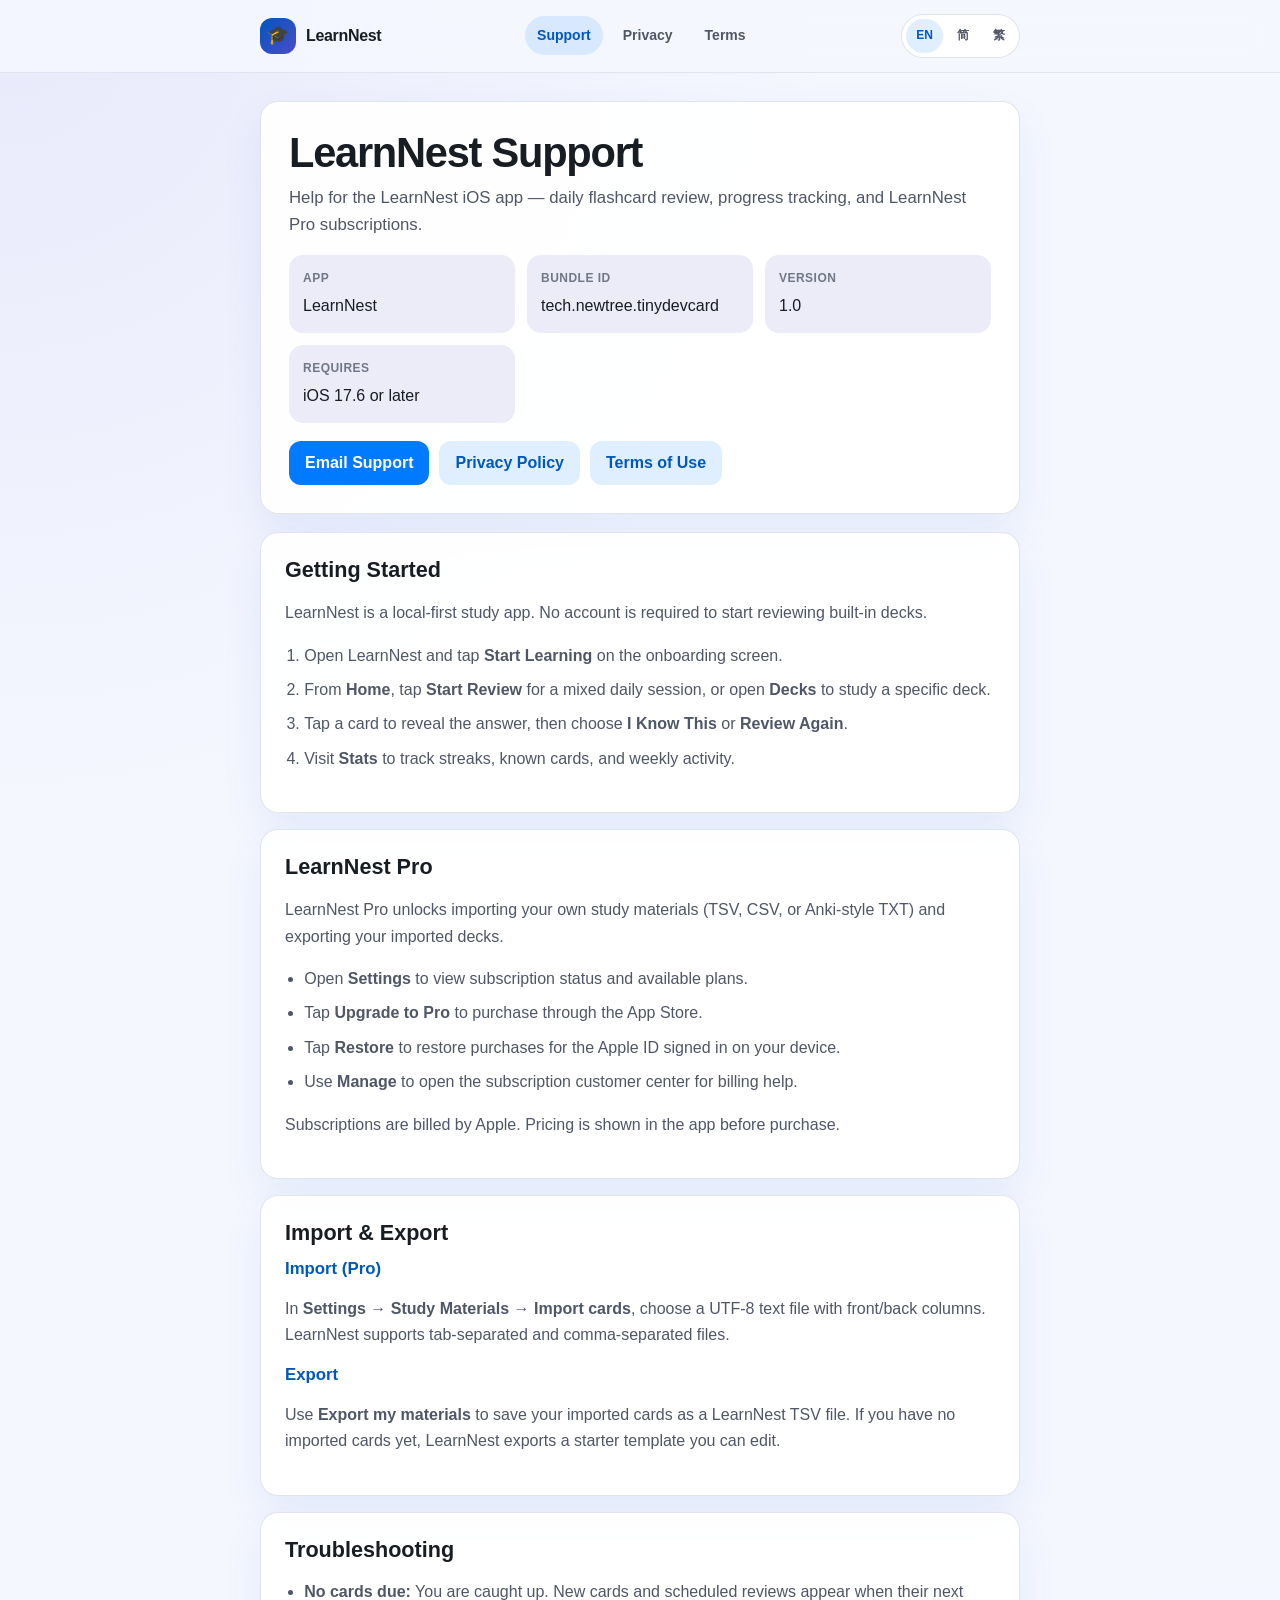
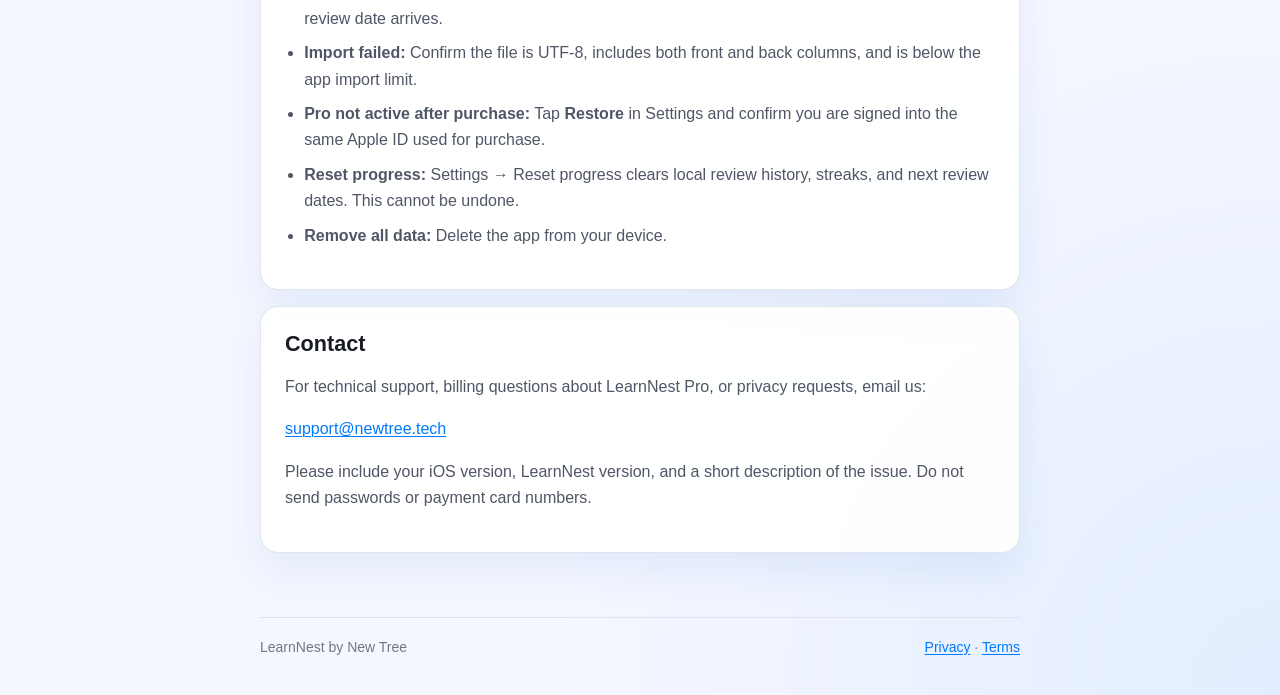
==== docs/index.html @ 3e52b4fb "Initial commit: LearnNest support site. Add static docs site with support, privacy, and terms pages " ====
<!DOCTYPE html>
<html lang="en">
<head>
  <meta charset="utf-8">
  <meta name="viewport" content="width=device-width, initial-scale=1">
  <title>LearnNest Support</title>
  <meta name="description" content="Technical support, FAQs, and contact information for LearnNest on iOS.">
  <link rel="alternate" hreflang="en" href="index.html?lang=en">
  <link rel="alternate" hreflang="zh-Hans" href="index.html?lang=zh-Hans">
  <link rel="alternate" hreflang="zh-Hant" href="index.html?lang=zh-Hant">
  <link rel="stylesheet" href="css/site.css">
  <script defer src="js/site.js"></script>
</head>
<body>
  <header class="site-header">
    <div class="wrap">
      <a class="brand" href="index.html" data-localized-href="index.html">
        <span class="brand-mark" aria-hidden="true">🎓</span>
        <span>LearnNest</span>
      </a>
      <nav class="site-nav" aria-label="Site">
        <a href="index.html" data-localized-href="index.html" aria-current="page" data-nav="support">Support</a>
        <a href="privacy.html" data-localized-href="privacy.html" data-nav="privacy">Privacy</a>
        <a href="terms.html" data-localized-href="terms.html" data-nav="terms">Terms</a>
      </nav>
      <div class="lang-switcher" aria-label="Language">
        <button type="button" data-locale="en" aria-pressed="true">EN</button>
        <button type="button" data-locale="zh-Hans" aria-pressed="false">简</button>
        <button type="button" data-locale="zh-Hant" aria-pressed="false">繁</button>
      </div>
    </div>
  </header>

  <main class="wrap">
    <section class="hero" data-locale-content="en">
      <h1>LearnNest Support</h1>
      <p>Help for the LearnNest iOS app — daily flashcard review, progress tracking, and LearnNest Pro subscriptions.</p>
      <div class="meta-grid">
        <div class="meta-item"><strong>App</strong>LearnNest</div>
        <div class="meta-item"><strong>Bundle ID</strong>tech.newtree.tinydevcard</div>
        <div class="meta-item"><strong>Version</strong>1.0</div>
        <div class="meta-item"><strong>Requires</strong>iOS 17.6 or later</div>
      </div>
      <div class="cta-row">
        <a class="button-link" href="mailto:support@newtree.tech">Email Support</a>
        <a class="button-link secondary" href="privacy.html" data-localized-href="privacy.html">Privacy Policy</a>
        <a class="button-link secondary" href="terms.html" data-localized-href="terms.html">Terms of Use</a>
      </div>
    </section>

    <section class="hero" data-locale-content="zh-Hans" hidden>
      <h1>学巢技术支持</h1>
      <p>学巢 iOS 应用帮助中心 — 每日闪卡复习、学习进度跟踪，以及学巢 Pro 订阅相关说明。</p>
      <div class="meta-grid">
        <div class="meta-item"><strong>应用</strong>学巢（LearnNest）</div>
        <div class="meta-item"><strong>Bundle ID</strong>tech.newtree.tinydevcard</div>
        <div class="meta-item"><strong>版本</strong>1.0</div>
        <div class="meta-item"><strong>系统要求</strong>iOS 17.6 或更高版本</div>
      </div>
      <div class="cta-row">
        <a class="button-link" href="mailto:support@newtree.tech">发送邮件</a>
        <a class="button-link secondary" href="privacy.html" data-localized-href="privacy.html">隐私政策</a>
        <a class="button-link secondary" href="terms.html" data-localized-href="terms.html">使用条款</a>
      </div>
    </section>

    <section class="hero" data-locale-content="zh-Hant" hidden>
      <h1>學巢技術支援</h1>
      <p>學巢 iOS App 支援頁面 — 每日閃卡複習、學習進度追蹤，以及學巢 Pro 訂閱相關說明。</p>
      <div class="meta-grid">
        <div class="meta-item"><strong>App</strong>學巢（LearnNest）</div>
        <div class="meta-item"><strong>Bundle ID</strong>tech.newtree.tinydevcard</div>
        <div class="meta-item"><strong>版本</strong>1.0</div>
        <div class="meta-item"><strong>系統需求</strong>iOS 17.6 或更新版本</div>
      </div>
      <div class="cta-row">
        <a class="button-link" href="mailto:support@newtree.tech">寄送郵件</a>
        <a class="button-link secondary" href="privacy.html" data-localized-href="privacy.html">隱私權政策</a>
        <a class="button-link secondary" href="terms.html" data-localized-href="terms.html">使用條款</a>
      </div>
    </section>

    <article class="card" data-locale-content="en">
      <h2>Getting Started</h2>
      <p>LearnNest is a local-first study app. No account is required to start reviewing built-in decks.</p>
      <ol>
        <li>Open LearnNest and tap <strong>Start Learning</strong> on the onboarding screen.</li>
        <li>From <strong>Home</strong>, tap <strong>Start Review</strong> for a mixed daily session, or open <strong>Decks</strong> to study a specific deck.</li>
        <li>Tap a card to reveal the answer, then choose <strong>I Know This</strong> or <strong>Review Again</strong>.</li>
        <li>Visit <strong>Stats</strong> to track streaks, known cards, and weekly activity.</li>
      </ol>
    </article>

    <article class="card" data-locale-content="zh-Hans" hidden>
      <h2>快速上手</h2>
      <p>学巢是一款本地优先的学习应用，无需注册账户即可开始复习内置卡组。</p>
      <ol>
        <li>打开学巢，在引导页点击<strong>开始学习</strong>。</li>
        <li>在<strong>首页</strong>点击<strong>开始复习</strong>进行每日混合复习，或进入<strong>卡组</strong>选择特定主题。</li>
        <li>点击卡片查看答案，然后选择<strong>我会了</strong>或<strong>再复习一次</strong>。</li>
        <li>在<strong>统计</strong>页面查看连续天数、已掌握卡片和每周活动。</li>
      </ol>
    </article>

    <article class="card" data-locale-content="zh-Hant" hidden>
      <h2>快速上手</h2>
      <p>學巢是一款本地優先的學習 App，無需註冊帳號即可開始複習內建卡組。</p>
      <ol>
        <li>開啟學巢，在引導畫面點一下<strong>開始學習</strong>。</li>
        <li>在<strong>首頁</strong>點一下<strong>開始複習</strong>進行每日混合複習，或前往<strong>卡組</strong>選擇特定主題。</li>
        <li>點一下卡片查看答案，再選擇<strong>我會了</strong>或<strong>再複習一次</strong>。</li>
        <li>在<strong>統計</strong>頁面查看連續天數、已掌握卡片與每週活動。</li>
      </ol>
    </article>

    <article class="card" data-locale-content="en">
      <h2>LearnNest Pro</h2>
      <p>LearnNest Pro unlocks importing your own study materials (TSV, CSV, or Anki-style TXT) and exporting your imported decks.</p>
      <ul>
        <li>Open <strong>Settings</strong> to view subscription status and available plans.</li>
        <li>Tap <strong>Upgrade to Pro</strong> to purchase through the App Store.</li>
        <li>Tap <strong>Restore</strong> to restore purchases for the Apple ID signed in on your device.</li>
        <li>Use <strong>Manage</strong> to open the subscription customer center for billing help.</li>
      </ul>
      <p>Subscriptions are billed by Apple. Pricing is shown in the app before purchase.</p>
    </article>

    <article class="card" data-locale-content="zh-Hans" hidden>
      <h2>学巢 Pro</h2>
      <p>学巢 Pro 可解锁导入自定义学习资料（TSV、CSV 或 Anki 风格 TXT）以及导出已导入卡组。</p>
      <ul>
        <li>打开<strong>设置</strong>查看订阅状态和可用方案。</li>
        <li>点击<strong>升级到 Pro</strong>，通过 App Store 完成购买。</li>
        <li>点击<strong>恢复</strong>，为当前设备登录的 Apple ID 恢复购买。</li>
        <li>点击<strong>管理</strong>打开订阅客服中心，处理账单相关问题。</li>
      </ul>
      <p>订阅费用由 Apple 收取，购买前会在应用内显示价格。</p>
    </article>

    <article class="card" data-locale-content="zh-Hant" hidden>
      <h2>學巢 Pro</h2>
      <p>學巢 Pro 可解鎖匯入自訂學習資料（TSV、CSV 或 Anki 風格 TXT），以及匯出已匯入卡組。</p>
      <ul>
        <li>開啟<strong>設定</strong>查看訂閱狀態與可用方案。</li>
        <li>點一下<strong>升級到 Pro</strong>，透過 App Store 完成購買。</li>
        <li>點一下<strong>恢復</strong>，為目前裝置登入的 Apple ID 恢復購買。</li>
        <li>點一下<strong>管理</strong>開啟訂閱客服中心，處理帳單相關問題。</li>
      </ul>
      <p>訂閱費用由 Apple 收取，購買前會在 App 內顯示價格。</p>
    </article>

    <article class="card" data-locale-content="en">
      <h2>Import &amp; Export</h2>
      <h3>Import (Pro)</h3>
      <p>In <strong>Settings → Study Materials → Import cards</strong>, choose a UTF-8 text file with front/back columns. LearnNest supports tab-separated and comma-separated files.</p>
      <h3>Export</h3>
      <p>Use <strong>Export my materials</strong> to save your imported cards as a LearnNest TSV file. If you have no imported cards yet, LearnNest exports a starter template you can edit.</p>
    </article>

    <article class="card" data-locale-content="zh-Hans" hidden>
      <h2>导入与导出</h2>
      <h3>导入（Pro）</h3>
      <p>在<strong>设置 → 学习资料 → 导入卡片</strong>中选择 UTF-8 文本文件。学巢支持制表符分隔和逗号分隔格式。</p>
      <h3>导出</h3>
      <p>使用<strong>导出我的资料</strong>将已导入卡片保存为 LearnNest TSV 文件。若尚未导入卡片，应用会导出可编辑的入门模板。</p>
    </article>

    <article class="card" data-locale-content="zh-Hant" hidden>
      <h2>匯入與匯出</h2>
      <h3>匯入（Pro）</h3>
      <p>在<strong>設定 → 學習資料 → 匯入卡片</strong>中選擇 UTF-8 文字檔。學巢支援 Tab 分隔與逗號分隔格式。</p>
      <h3>匯出</h3>
      <p>使用<strong>匯出我的資料</strong>將已匯入卡片儲存為 LearnNest TSV 檔案。若尚未匯入卡片，App 會匯出可編輯的入門範本。</p>
    </article>

    <article class="card" data-locale-content="en">
      <h2>Troubleshooting</h2>
      <ul>
        <li><strong>No cards due:</strong> You are caught up. New cards and scheduled reviews appear when their next review date arrives.</li>
        <li><strong>Import failed:</strong> Confirm the file is UTF-8, includes both front and back columns, and is below the app import limit.</li>
        <li><strong>Pro not active after purchase:</strong> Tap <strong>Restore</strong> in Settings and confirm you are signed into the same Apple ID used for purchase.</li>
        <li><strong>Reset progress:</strong> Settings → Reset progress clears local review history, streaks, and next review dates. This cannot be undone.</li>
        <li><strong>Remove all data:</strong> Delete the app from your device.</li>
      </ul>
    </article>

    <article class="card" data-locale-content="zh-Hans" hidden>
      <h2>常见问题</h2>
      <ul>
        <li><strong>没有待复习卡片：</strong>说明当前已复习完毕，新卡片和到期复习会在对应日期出现。</li>
        <li><strong>导入失败：</strong>请确认文件为 UTF-8 编码，包含正反面列，且未超过应用导入上限。</li>
        <li><strong>购买 Pro 后未生效：</strong>在设置中点击<strong>恢复</strong>，并确认设备登录的是购买时使用的 Apple ID。</li>
        <li><strong>重置进度：</strong>设置 → 重置进度会清除本地复习记录、连续天数和下次复习时间，且无法撤销。</li>
        <li><strong>删除全部数据：</strong>从设备中删除应用即可。</li>
      </ul>
    </article>

    <article class="card" data-locale-content="zh-Hant" hidden>
      <h2>常見問題</h2>
      <ul>
        <li><strong>沒有待複習卡片：</strong>代表目前已複習完成，新卡片與到期複習會在對應日期出現。</li>
        <li><strong>匯入失敗：</strong>請確認檔案為 UTF-8 編碼，包含正反面欄位，且未超過 App 匯入上限。</li>
        <li><strong>購買 Pro 後未生效：</strong>在設定中點一下<strong>恢復</strong>，並確認裝置登入的是購買時使用的 Apple ID。</li>
        <li><strong>重置進度：</strong>設定 → 重置進度會清除本地複習紀錄、連續天數與下次複習時間，且無法復原。</li>
        <li><strong>刪除全部資料：</strong>從裝置中刪除 App 即可。</li>
      </ul>
    </article>

    <article class="card" data-locale-content="en">
      <h2>Contact</h2>
      <p>For technical support, billing questions about LearnNest Pro, or privacy requests, email us:</p>
      <p><a href="mailto:support@newtree.tech">support@newtree.tech</a></p>
      <p>Please include your iOS version, LearnNest version, and a short description of the issue. Do not send passwords or payment card numbers.</p>
    </article>

    <article class="card" data-locale-content="zh-Hans" hidden>
      <h2>联系我们</h2>
      <p>如需技术支持、学巢 Pro 账单咨询或隐私相关请求，请发送邮件至：</p>
      <p><a href="mailto:support@newtree.tech">support@newtree.tech</a></p>
      <p>请在邮件中附上 iOS 版本、学巢版本，以及问题简要说明。请勿发送密码或银行卡信息。</p>
    </article>

    <article class="card" data-locale-content="zh-Hant" hidden>
      <h2>聯絡我們</h2>
      <p>如需技術支援、學巢 Pro 帳單諮詢或隱私相關請求，請寄信至：</p>
      <p><a href="mailto:support@newtree.tech">support@newtree.tech</a></p>
      <p>請在郵件中附上 iOS 版本、學巢版本，以及問題簡述。請勿傳送密碼或信用卡資訊。</p>
    </article>
  </main>

  <footer class="site-footer">
    <div class="wrap">
      <span data-footer-brand>LearnNest by New Tree</span>
      <span>
        <a href="privacy.html" data-localized-href="privacy.html" data-nav="privacy">Privacy</a>
        ·
        <a href="terms.html" data-localized-href="terms.html" data-nav="terms">Terms</a>
      </span>
    </div>
  </footer>
</body>
</html>
---- docs/css/site.css ----
:root {
  color-scheme: light;
  --bg: #f5f7ff;
  --surface: #ffffff;
  --surface-mid: #ececf9;
  --text: #181c23;
  --text-secondary: #4f5666;
  --outline: #717786;
  --primary: #0058bc;
  --primary-bright: #007aff;
  --secondary: #4c4aca;
  --success: #24b351;
  --shadow: 0 18px 40px rgba(0, 88, 188, 0.08);
  --radius: 18px;
  --max-width: 760px;
  --font: "SF Pro Text", "SF Pro Display", -apple-system, BlinkMacSystemFont, "Segoe UI", Roboto, "Helvetica Neue", Arial, "PingFang SC", "Hiragino Sans GB", "Microsoft YaHei", sans-serif;
}

* {
  box-sizing: border-box;
}

html {
  scroll-behavior: smooth;
}

body {
  margin: 0;
  font-family: var(--font);
  background:
    radial-gradient(circle at top left, rgba(76, 74, 202, 0.08), transparent 32%),
    radial-gradient(circle at bottom right, rgba(0, 122, 255, 0.08), transparent 28%),
    var(--bg);
  color: var(--text);
  line-height: 1.65;
}

a {
  color: var(--primary-bright);
  text-decoration-thickness: 1px;
  text-underline-offset: 2px;
}

a:hover {
  color: var(--primary);
}

.wrap {
  width: min(calc(100% - 32px), var(--max-width));
  margin: 0 auto;
}

.site-header {
  position: sticky;
  top: 0;
  z-index: 10;
  backdrop-filter: blur(14px);
  background: rgba(245, 247, 255, 0.88);
  border-bottom: 1px solid rgba(224, 226, 237, 0.9);
}

.site-header .wrap {
  display: flex;
  align-items: center;
  justify-content: space-between;
  gap: 16px;
  padding: 14px 0;
}

.brand {
  display: inline-flex;
  align-items: center;
  gap: 10px;
  color: var(--text);
  text-decoration: none;
  font-weight: 700;
  letter-spacing: -0.02em;
}

.brand-mark {
  width: 36px;
  height: 36px;
  border-radius: 12px;
  display: grid;
  place-items: center;
  background: linear-gradient(135deg, var(--primary), var(--secondary));
  color: #fff;
  font-size: 18px;
}

.site-nav {
  display: flex;
  flex-wrap: wrap;
  gap: 8px;
}

.site-nav a {
  color: var(--text-secondary);
  text-decoration: none;
  padding: 8px 12px;
  border-radius: 999px;
  font-size: 14px;
  font-weight: 600;
}

.site-nav a[aria-current="page"] {
  background: rgba(0, 122, 255, 0.12);
  color: var(--primary);
}

.lang-switcher {
  display: inline-flex;
  gap: 4px;
  padding: 4px;
  border-radius: 999px;
  background: var(--surface);
  border: 1px solid rgba(224, 226, 237, 0.95);
}

.lang-switcher button {
  border: 0;
  background: transparent;
  color: var(--text-secondary);
  font: inherit;
  font-size: 12px;
  font-weight: 700;
  padding: 7px 10px;
  border-radius: 999px;
  cursor: pointer;
}

.lang-switcher button[aria-pressed="true"] {
  background: rgba(0, 122, 255, 0.12);
  color: var(--primary);
}

main {
  padding: 28px 0 48px;
}

.hero,
.card {
  background: rgba(255, 255, 255, 0.92);
  border: 1px solid rgba(224, 226, 237, 0.95);
  border-radius: var(--radius);
  box-shadow: var(--shadow);
}

.hero {
  padding: 28px;
  margin-bottom: 18px;
}

.hero h1 {
  margin: 0 0 8px;
  font-size: clamp(2rem, 4vw, 2.6rem);
  line-height: 1.1;
  letter-spacing: -0.03em;
}

.hero p {
  margin: 0;
  color: var(--text-secondary);
  font-size: 1.05rem;
}

.card {
  padding: 24px;
  margin-bottom: 16px;
}

.card h2,
.card h3 {
  margin-top: 0;
  line-height: 1.25;
}

.card h2 {
  font-size: 1.35rem;
  margin-bottom: 12px;
}

.card h3 {
  font-size: 1.05rem;
  margin-bottom: 8px;
  color: var(--primary);
}

.card p,
.card li {
  color: var(--text-secondary);
}

.card ul,
.card ol {
  padding-left: 1.2rem;
}

.card li + li {
  margin-top: 8px;
}

.meta-grid {
  display: grid;
  grid-template-columns: repeat(auto-fit, minmax(180px, 1fr));
  gap: 12px;
  margin-top: 16px;
}

.meta-item {
  padding: 14px;
  border-radius: 14px;
  background: var(--surface-mid);
}

.meta-item strong {
  display: block;
  font-size: 12px;
  text-transform: uppercase;
  letter-spacing: 0.04em;
  color: var(--outline);
  margin-bottom: 4px;
}

.cta-row {
  display: flex;
  flex-wrap: wrap;
  gap: 10px;
  margin-top: 18px;
}

.button-link {
  display: inline-flex;
  align-items: center;
  justify-content: center;
  min-height: 44px;
  padding: 0 16px;
  border-radius: 12px;
  background: var(--primary-bright);
  color: #fff !important;
  text-decoration: none;
  font-weight: 700;
}

.button-link.secondary {
  background: rgba(0, 122, 255, 0.12);
  color: var(--primary) !important;
}

.site-footer {
  padding: 0 0 36px;
  color: var(--outline);
  font-size: 14px;
}

.site-footer .wrap {
  display: flex;
  flex-wrap: wrap;
  gap: 10px 18px;
  justify-content: space-between;
  border-top: 1px solid rgba(224, 226, 237, 0.95);
  padding-top: 18px;
}

[hidden] {
  display: none !important;
}

@media (max-width: 720px) {
  .site-header .wrap {
    flex-wrap: wrap;
  }

  .site-nav {
    order: 3;
    width: 100%;
  }

  .hero,
  .card {
    padding: 20px;
  }
}
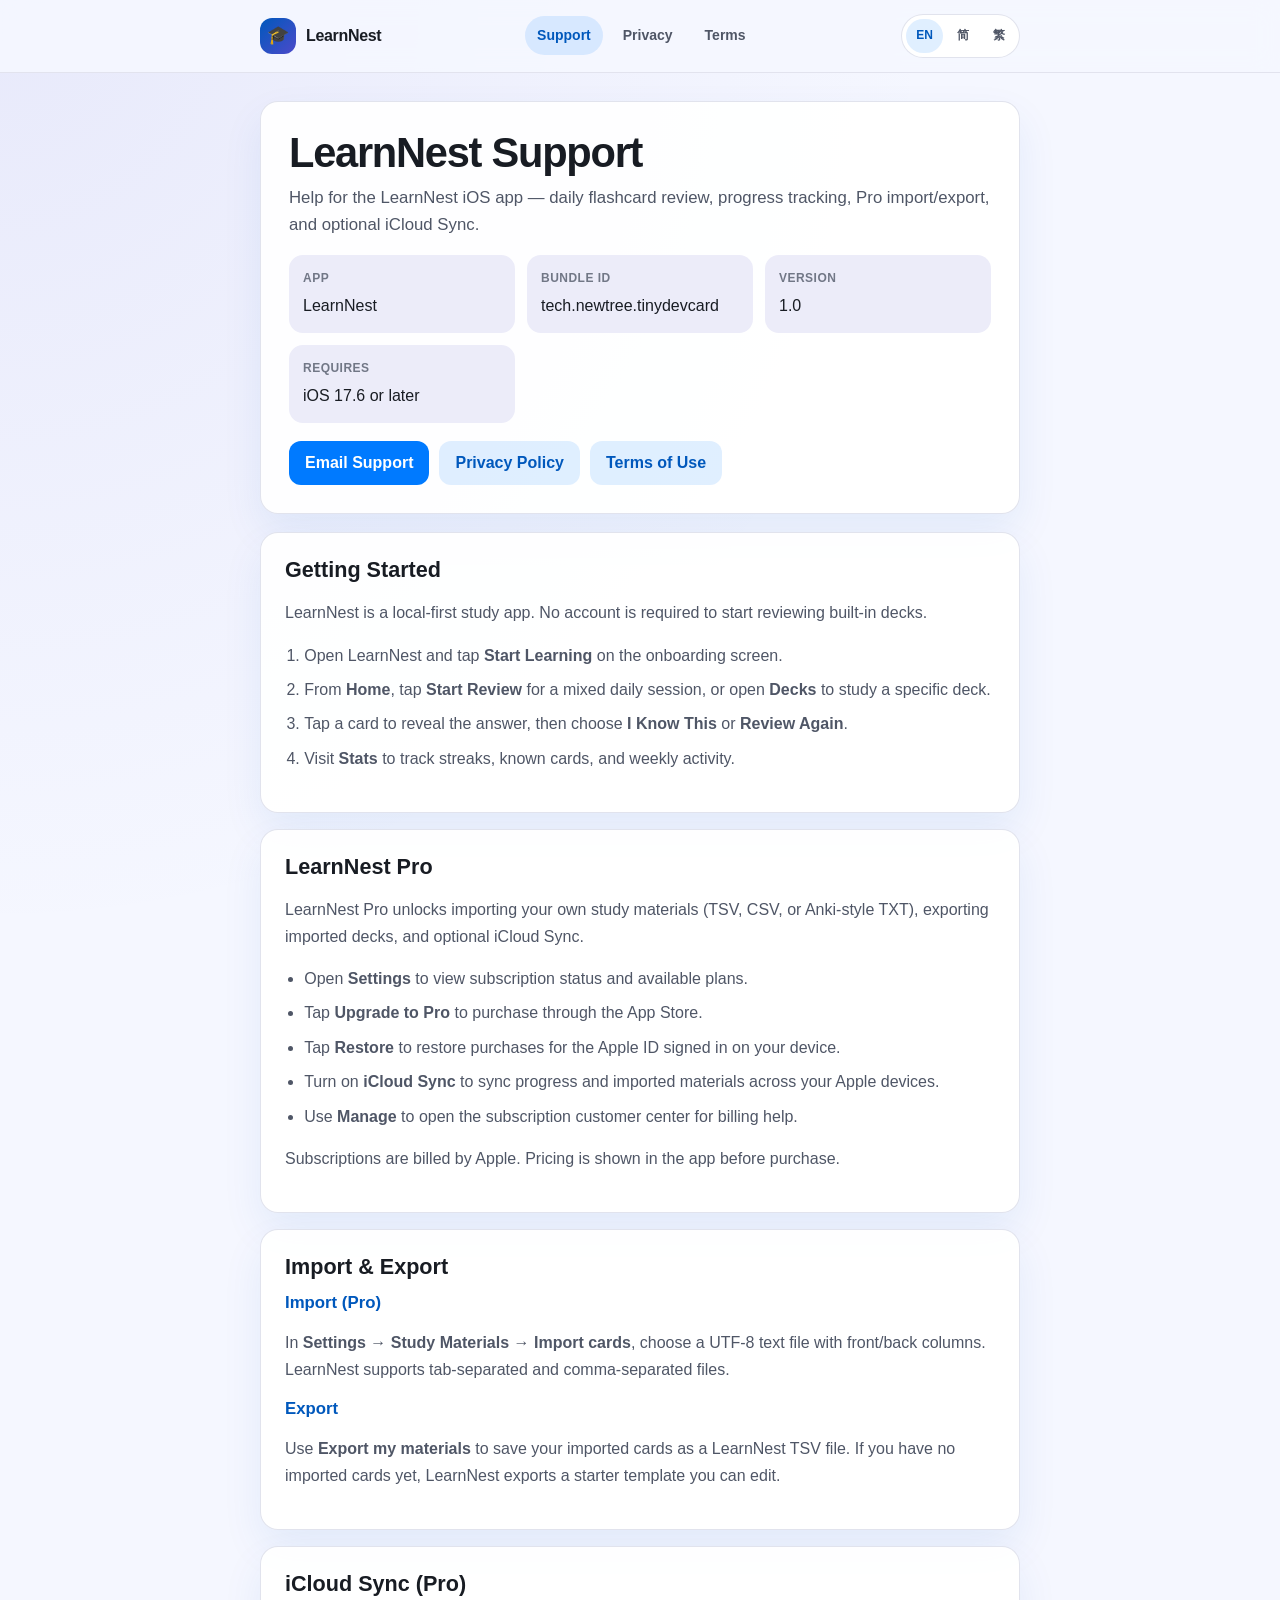
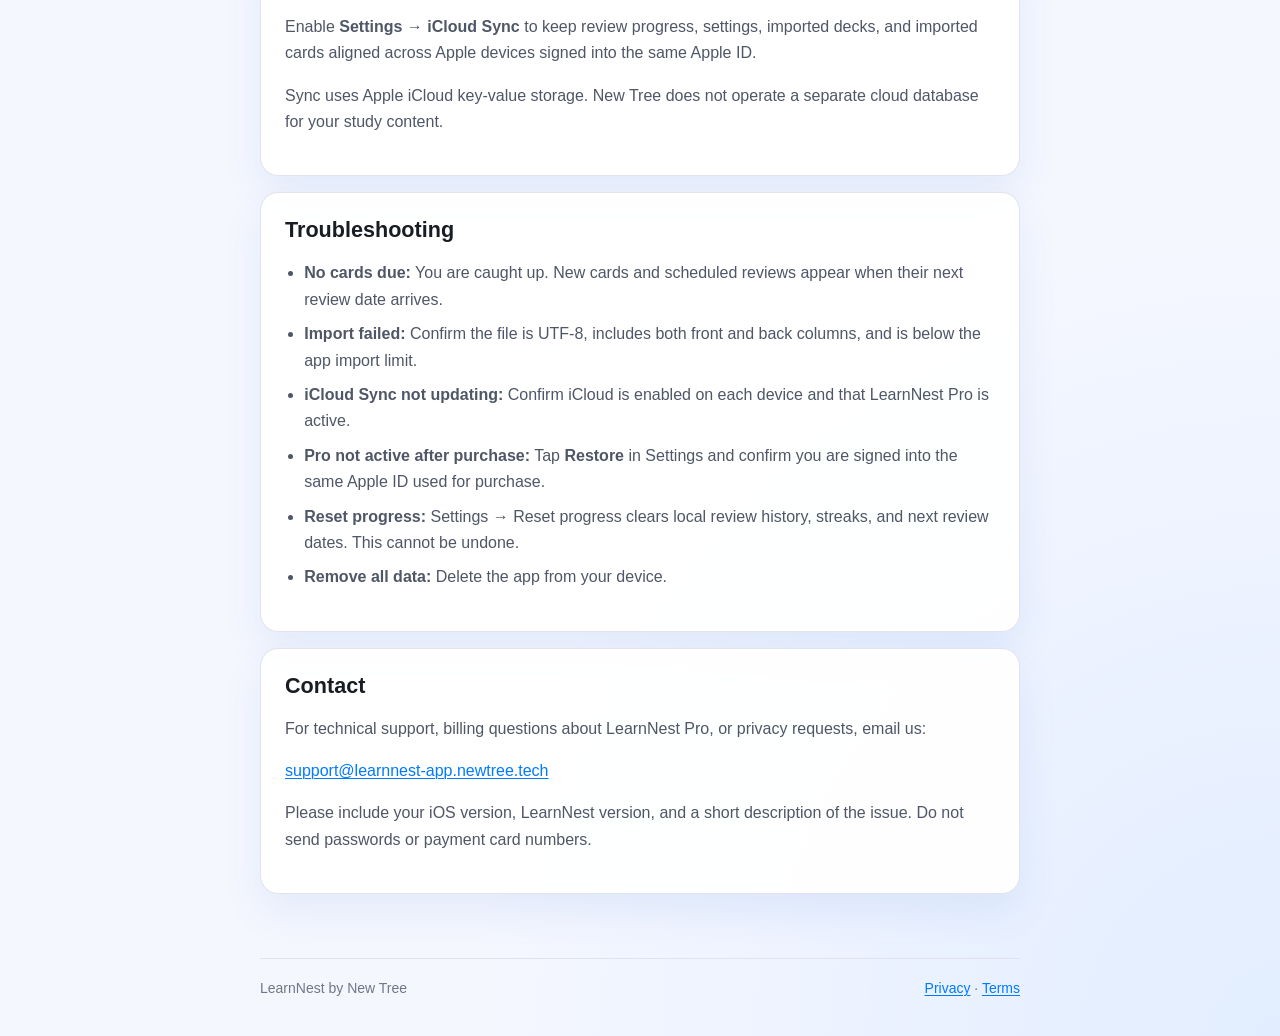
==== commit 64aa6bf4: "updated docs" ====
--- a/docs/index.html
+++ b/docs/index.html
@@ -34,7 +34,7 @@
   <main class="wrap">
     <section class="hero" data-locale-content="en">
       <h1>LearnNest Support</h1>
-      <p>Help for the LearnNest iOS app — daily flashcard review, progress tracking, and LearnNest Pro subscriptions.</p>
+      <p>Help for the LearnNest iOS app — daily flashcard review, progress tracking, Pro import/export, and optional iCloud Sync.</p>
       <div class="meta-grid">
         <div class="meta-item"><strong>App</strong>LearnNest</div>
         <div class="meta-item"><strong>Bundle ID</strong>tech.newtree.tinydevcard</div>
@@ -42,7 +42,7 @@
         <div class="meta-item"><strong>Requires</strong>iOS 17.6 or later</div>
       </div>
       <div class="cta-row">
-        <a class="button-link" href="mailto:support@newtree.tech">Email Support</a>
+        <a class="button-link" href="mailto:support@learnnest-app.newtree.tech">Email Support</a>
         <a class="button-link secondary" href="privacy.html" data-localized-href="privacy.html">Privacy Policy</a>
         <a class="button-link secondary" href="terms.html" data-localized-href="terms.html">Terms of Use</a>
       </div>
@@ -50,7 +50,7 @@
 
     <section class="hero" data-locale-content="zh-Hans" hidden>
       <h1>学巢技术支持</h1>
-      <p>学巢 iOS 应用帮助中心 — 每日闪卡复习、学习进度跟踪，以及学巢 Pro 订阅相关说明。</p>
+      <p>学巢 iOS 应用帮助中心 — 每日闪卡复习、学习进度跟踪、Pro 导入导出与可选 iCloud 同步。</p>
       <div class="meta-grid">
         <div class="meta-item"><strong>应用</strong>学巢（LearnNest）</div>
         <div class="meta-item"><strong>Bundle ID</strong>tech.newtree.tinydevcard</div>
@@ -58,7 +58,7 @@
         <div class="meta-item"><strong>系统要求</strong>iOS 17.6 或更高版本</div>
       </div>
       <div class="cta-row">
-        <a class="button-link" href="mailto:support@newtree.tech">发送邮件</a>
+        <a class="button-link" href="mailto:support@learnnest-app.newtree.tech">发送邮件</a>
         <a class="button-link secondary" href="privacy.html" data-localized-href="privacy.html">隐私政策</a>
         <a class="button-link secondary" href="terms.html" data-localized-href="terms.html">使用条款</a>
       </div>
@@ -66,7 +66,7 @@
 
     <section class="hero" data-locale-content="zh-Hant" hidden>
       <h1>學巢技術支援</h1>
-      <p>學巢 iOS App 支援頁面 — 每日閃卡複習、學習進度追蹤，以及學巢 Pro 訂閱相關說明。</p>
+      <p>學巢 iOS App 支援頁面 — 每日閃卡複習、學習進度追蹤、Pro 匯入匯出與可選 iCloud 同步。</p>
       <div class="meta-grid">
         <div class="meta-item"><strong>App</strong>學巢（LearnNest）</div>
         <div class="meta-item"><strong>Bundle ID</strong>tech.newtree.tinydevcard</div>
@@ -74,7 +74,7 @@
         <div class="meta-item"><strong>系統需求</strong>iOS 17.6 或更新版本</div>
       </div>
       <div class="cta-row">
-        <a class="button-link" href="mailto:support@newtree.tech">寄送郵件</a>
+        <a class="button-link" href="mailto:support@learnnest-app.newtree.tech">寄送郵件</a>
         <a class="button-link secondary" href="privacy.html" data-localized-href="privacy.html">隱私權政策</a>
         <a class="button-link secondary" href="terms.html" data-localized-href="terms.html">使用條款</a>
       </div>
@@ -115,11 +115,12 @@
 
     <article class="card" data-locale-content="en">
       <h2>LearnNest Pro</h2>
-      <p>LearnNest Pro unlocks importing your own study materials (TSV, CSV, or Anki-style TXT) and exporting your imported decks.</p>
+      <p>LearnNest Pro unlocks importing your own study materials (TSV, CSV, or Anki-style TXT), exporting imported decks, and optional iCloud Sync.</p>
       <ul>
         <li>Open <strong>Settings</strong> to view subscription status and available plans.</li>
         <li>Tap <strong>Upgrade to Pro</strong> to purchase through the App Store.</li>
         <li>Tap <strong>Restore</strong> to restore purchases for the Apple ID signed in on your device.</li>
+        <li>Turn on <strong>iCloud Sync</strong> to sync progress and imported materials across your Apple devices.</li>
         <li>Use <strong>Manage</strong> to open the subscription customer center for billing help.</li>
       </ul>
       <p>Subscriptions are billed by Apple. Pricing is shown in the app before purchase.</p>
@@ -127,11 +128,12 @@
 
     <article class="card" data-locale-content="zh-Hans" hidden>
       <h2>学巢 Pro</h2>
-      <p>学巢 Pro 可解锁导入自定义学习资料（TSV、CSV 或 Anki 风格 TXT）以及导出已导入卡组。</p>
+      <p>学巢 Pro 可解锁导入自定义学习资料（TSV、CSV 或 Anki 风格 TXT）、导出已导入卡组以及可选 iCloud 同步。</p>
       <ul>
         <li>打开<strong>设置</strong>查看订阅状态和可用方案。</li>
         <li>点击<strong>升级到 Pro</strong>，通过 App Store 完成购买。</li>
         <li>点击<strong>恢复</strong>，为当前设备登录的 Apple ID 恢复购买。</li>
+        <li>开启 <strong>iCloud 同步</strong>，在多台 Apple 设备间同步学习进度和导入资料。</li>
         <li>点击<strong>管理</strong>打开订阅客服中心，处理账单相关问题。</li>
       </ul>
       <p>订阅费用由 Apple 收取，购买前会在应用内显示价格。</p>
@@ -139,11 +141,12 @@
 
     <article class="card" data-locale-content="zh-Hant" hidden>
       <h2>學巢 Pro</h2>
-      <p>學巢 Pro 可解鎖匯入自訂學習資料（TSV、CSV 或 Anki 風格 TXT），以及匯出已匯入卡組。</p>
+      <p>學巢 Pro 可解鎖匯入自訂學習資料（TSV、CSV 或 Anki 風格 TXT）、匯出已匯入卡組，以及可選 iCloud 同步。</p>
       <ul>
         <li>開啟<strong>設定</strong>查看訂閱狀態與可用方案。</li>
         <li>點一下<strong>升級到 Pro</strong>，透過 App Store 完成購買。</li>
         <li>點一下<strong>恢復</strong>，為目前裝置登入的 Apple ID 恢復購買。</li>
+        <li>開啟 <strong>iCloud 同步</strong>，在多台 Apple 裝置間同步學習進度和匯入資料。</li>
         <li>點一下<strong>管理</strong>開啟訂閱客服中心，處理帳單相關問題。</li>
       </ul>
       <p>訂閱費用由 Apple 收取，購買前會在 App 內顯示價格。</p>
@@ -174,10 +177,29 @@
     </article>
 
     <article class="card" data-locale-content="en">
+      <h2>iCloud Sync (Pro)</h2>
+      <p>Enable <strong>Settings → iCloud Sync</strong> to keep review progress, settings, imported decks, and imported cards aligned across Apple devices signed into the same Apple ID.</p>
+      <p>Sync uses Apple iCloud key-value storage. New Tree does not operate a separate cloud database for your study content.</p>
+    </article>
+
+    <article class="card" data-locale-content="zh-Hans" hidden>
+      <h2>iCloud 同步（Pro）</h2>
+      <p>开启<strong>设置 → iCloud 同步</strong>后，可在使用同一 Apple ID 登录的 Apple 设备间同步复习进度、应用设置、已导入卡组和卡片。</p>
+      <p>同步使用 Apple iCloud 键值存储。New Tree 不会为您的学习内容运营单独的云端数据库。</p>
+    </article>
+
+    <article class="card" data-locale-content="zh-Hant" hidden>
+      <h2>iCloud 同步（Pro）</h2>
+      <p>開啟<strong>設定 → iCloud 同步</strong>後，可在使用同一 Apple ID 登入的 Apple 裝置間同步複習進度、App 設定、已匯入卡組和卡片。</p>
+      <p>同步使用 Apple iCloud 鍵值儲存。New Tree 不會為您的學習內容營運單獨的雲端資料庫。</p>
+    </article>
+
+    <article class="card" data-locale-content="en">
       <h2>Troubleshooting</h2>
       <ul>
         <li><strong>No cards due:</strong> You are caught up. New cards and scheduled reviews appear when their next review date arrives.</li>
         <li><strong>Import failed:</strong> Confirm the file is UTF-8, includes both front and back columns, and is below the app import limit.</li>
+        <li><strong>iCloud Sync not updating:</strong> Confirm iCloud is enabled on each device and that LearnNest Pro is active.</li>
         <li><strong>Pro not active after purchase:</strong> Tap <strong>Restore</strong> in Settings and confirm you are signed into the same Apple ID used for purchase.</li>
         <li><strong>Reset progress:</strong> Settings → Reset progress clears local review history, streaks, and next review dates. This cannot be undone.</li>
         <li><strong>Remove all data:</strong> Delete the app from your device.</li>
@@ -189,6 +211,7 @@
       <ul>
         <li><strong>没有待复习卡片：</strong>说明当前已复习完毕，新卡片和到期复习会在对应日期出现。</li>
         <li><strong>导入失败：</strong>请确认文件为 UTF-8 编码，包含正反面列，且未超过应用导入上限。</li>
+        <li><strong>iCloud 同步未更新：</strong>请确认每台设备都已开启 iCloud，且学巢 Pro 处于有效状态。</li>
         <li><strong>购买 Pro 后未生效：</strong>在设置中点击<strong>恢复</strong>，并确认设备登录的是购买时使用的 Apple ID。</li>
         <li><strong>重置进度：</strong>设置 → 重置进度会清除本地复习记录、连续天数和下次复习时间，且无法撤销。</li>
         <li><strong>删除全部数据：</strong>从设备中删除应用即可。</li>
@@ -200,6 +223,7 @@
       <ul>
         <li><strong>沒有待複習卡片：</strong>代表目前已複習完成，新卡片與到期複習會在對應日期出現。</li>
         <li><strong>匯入失敗：</strong>請確認檔案為 UTF-8 編碼，包含正反面欄位，且未超過 App 匯入上限。</li>
+        <li><strong>iCloud 同步未更新：</strong>請確認每台裝置都已開啟 iCloud，且學巢 Pro 處於有效狀態。</li>
         <li><strong>購買 Pro 後未生效：</strong>在設定中點一下<strong>恢復</strong>，並確認裝置登入的是購買時使用的 Apple ID。</li>
         <li><strong>重置進度：</strong>設定 → 重置進度會清除本地複習紀錄、連續天數與下次複習時間，且無法復原。</li>
         <li><strong>刪除全部資料：</strong>從裝置中刪除 App 即可。</li>
@@ -209,21 +233,21 @@
     <article class="card" data-locale-content="en">
       <h2>Contact</h2>
       <p>For technical support, billing questions about LearnNest Pro, or privacy requests, email us:</p>
-      <p><a href="mailto:support@newtree.tech">support@newtree.tech</a></p>
+      <p><a href="mailto:support@learnnest-app.newtree.tech">support@learnnest-app.newtree.tech</a></p>
       <p>Please include your iOS version, LearnNest version, and a short description of the issue. Do not send passwords or payment card numbers.</p>
     </article>
 
     <article class="card" data-locale-content="zh-Hans" hidden>
       <h2>联系我们</h2>
       <p>如需技术支持、学巢 Pro 账单咨询或隐私相关请求，请发送邮件至：</p>
-      <p><a href="mailto:support@newtree.tech">support@newtree.tech</a></p>
+      <p><a href="mailto:support@learnnest-app.newtree.tech">support@learnnest-app.newtree.tech</a></p>
       <p>请在邮件中附上 iOS 版本、学巢版本，以及问题简要说明。请勿发送密码或银行卡信息。</p>
     </article>
 
     <article class="card" data-locale-content="zh-Hant" hidden>
       <h2>聯絡我們</h2>
       <p>如需技術支援、學巢 Pro 帳單諮詢或隱私相關請求，請寄信至：</p>
-      <p><a href="mailto:support@newtree.tech">support@newtree.tech</a></p>
+      <p><a href="mailto:support@learnnest-app.newtree.tech">support@learnnest-app.newtree.tech</a></p>
       <p>請在郵件中附上 iOS 版本、學巢版本，以及問題簡述。請勿傳送密碼或信用卡資訊。</p>
     </article>
   </main>
